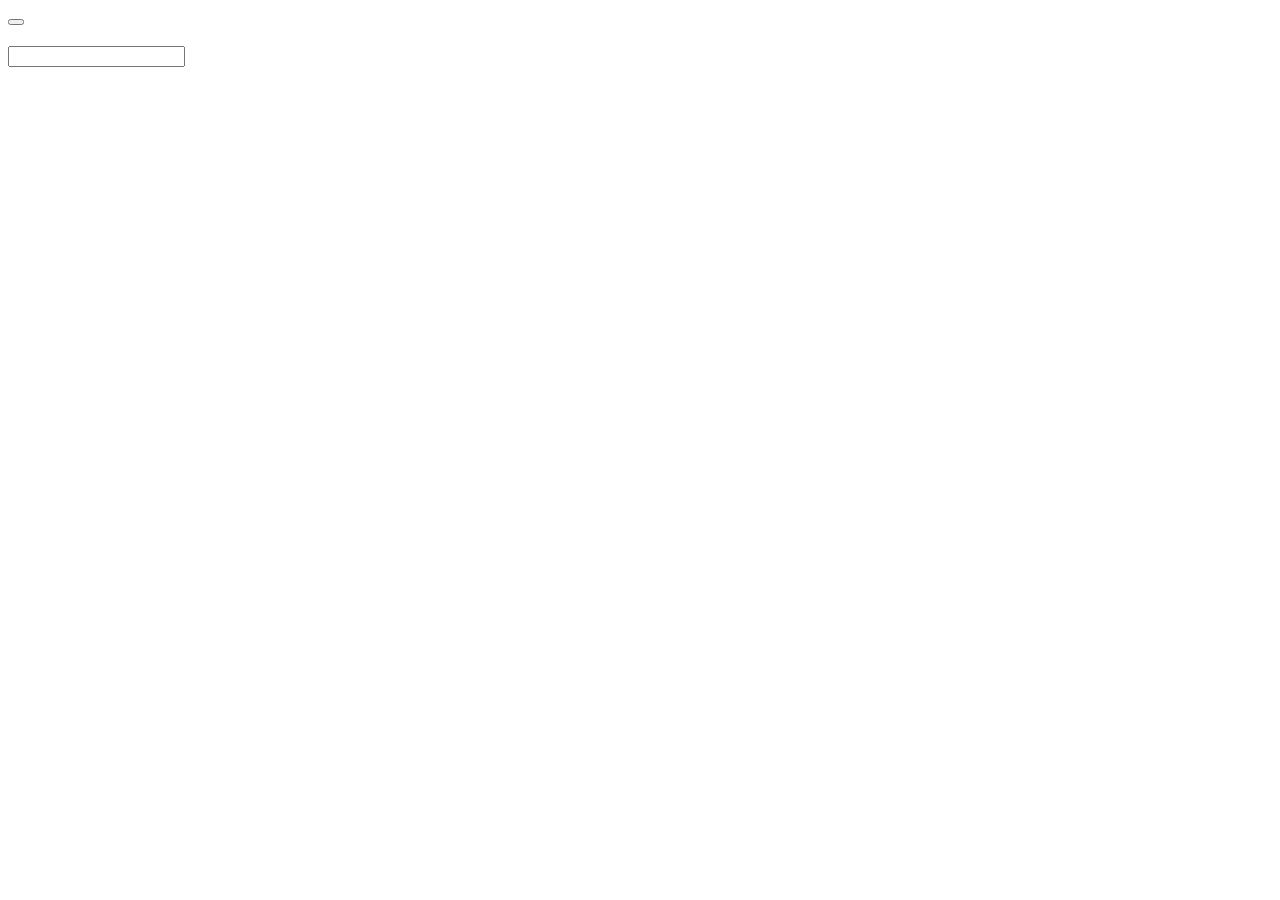
==== index.html @ dd9f841e "Add files via upload" ====
<!DOCTYPE html>
<html lang="zh-CN">
<head>
  <meta charset="UTF-8" />
  <meta name="viewport" content="width=device-width, initial-scale=1.0" />
  <title></title>
  <link rel="preconnect" href="https://fonts.googleapis.com" />
  <link href="https://fonts.googleapis.com/css2?family=Noto+Serif+SC:wght@600;700&family=Noto+Sans+SC:wght@400;500;700&display=swap" rel="stylesheet" />
  <link rel="stylesheet" href="css/style.css" />
</head>
<body>
  <!-- 所有可编辑文案都在 config.js → labels / 站点信息，本文件只负责结构 -->
  <header class="site-header">
    <div class="container header-inner">
      <a class="logo" href="index.html"></a>
      <nav class="nav">
        <a href="index.html" class="active" data-label="navHome"></a>
        <a href="#posts" data-label="navPosts"></a>
        <a href="#about" data-label="navAbout"></a>
      </nav>
      <button id="themeToggle" class="theme-toggle"></button>
    </div>
  </header>

  <main>
    <!-- Hero（内容由 config.js 配置） -->
    <section class="hero">
      <div class="container">
        <h1 id="heroTitle"></h1>
        <p class="hero-sub" id="heroSub"></p>
        <div class="hero-actions">
          <a class="btn primary" href="#posts" data-label="heroPrimary"></a>
          <a class="btn ghost" href="#about" data-label="heroSecondary"></a>
        </div>
      </div>
    </section>

    <!-- Featured（标题摘要自动读取置顶文章的 md 文件） -->
    <section class="featured container">
      <div class="featured-card">
        <div class="featured-text">
          <span class="tag" data-label="featuredTag"></span>
          <h2 id="featuredTitle"><a href="#" data-label="loading"></a></h2>
          <p id="featuredExcerpt"></p>
          <div class="meta" id="featuredMeta"></div>
        </div>
        <div class="featured-cover cover-1" id="featuredCover"></div>
      </div>
    </section>

    <!-- Posts -->
    <section id="posts" class="posts container">
      <div class="section-head">
        <h2 data-label="postsTitle"></h2>
        <input id="searchInput" type="search" data-placeholder="searchPlaceholder" />
      </div>
      <div id="postGrid" class="post-grid"></div>
      <p id="emptyTip" class="empty-tip" hidden data-label="emptyTip"></p>
    </section>

    <!-- About（内容由 config.js 配置） -->
    <section id="about" class="about container">
      <h2 id="aboutTitle"></h2>
      <p id="aboutText"></p>
      <div class="about-links" id="aboutLinks"></div>
    </section>
  </main>

  <footer class="site-footer">
    <div class="container">
      <p id="footerText"></p>
    </div>
  </footer>

  <script src="config.js"></script>
  <script src="js/main.js"></script>
</body>
</html>
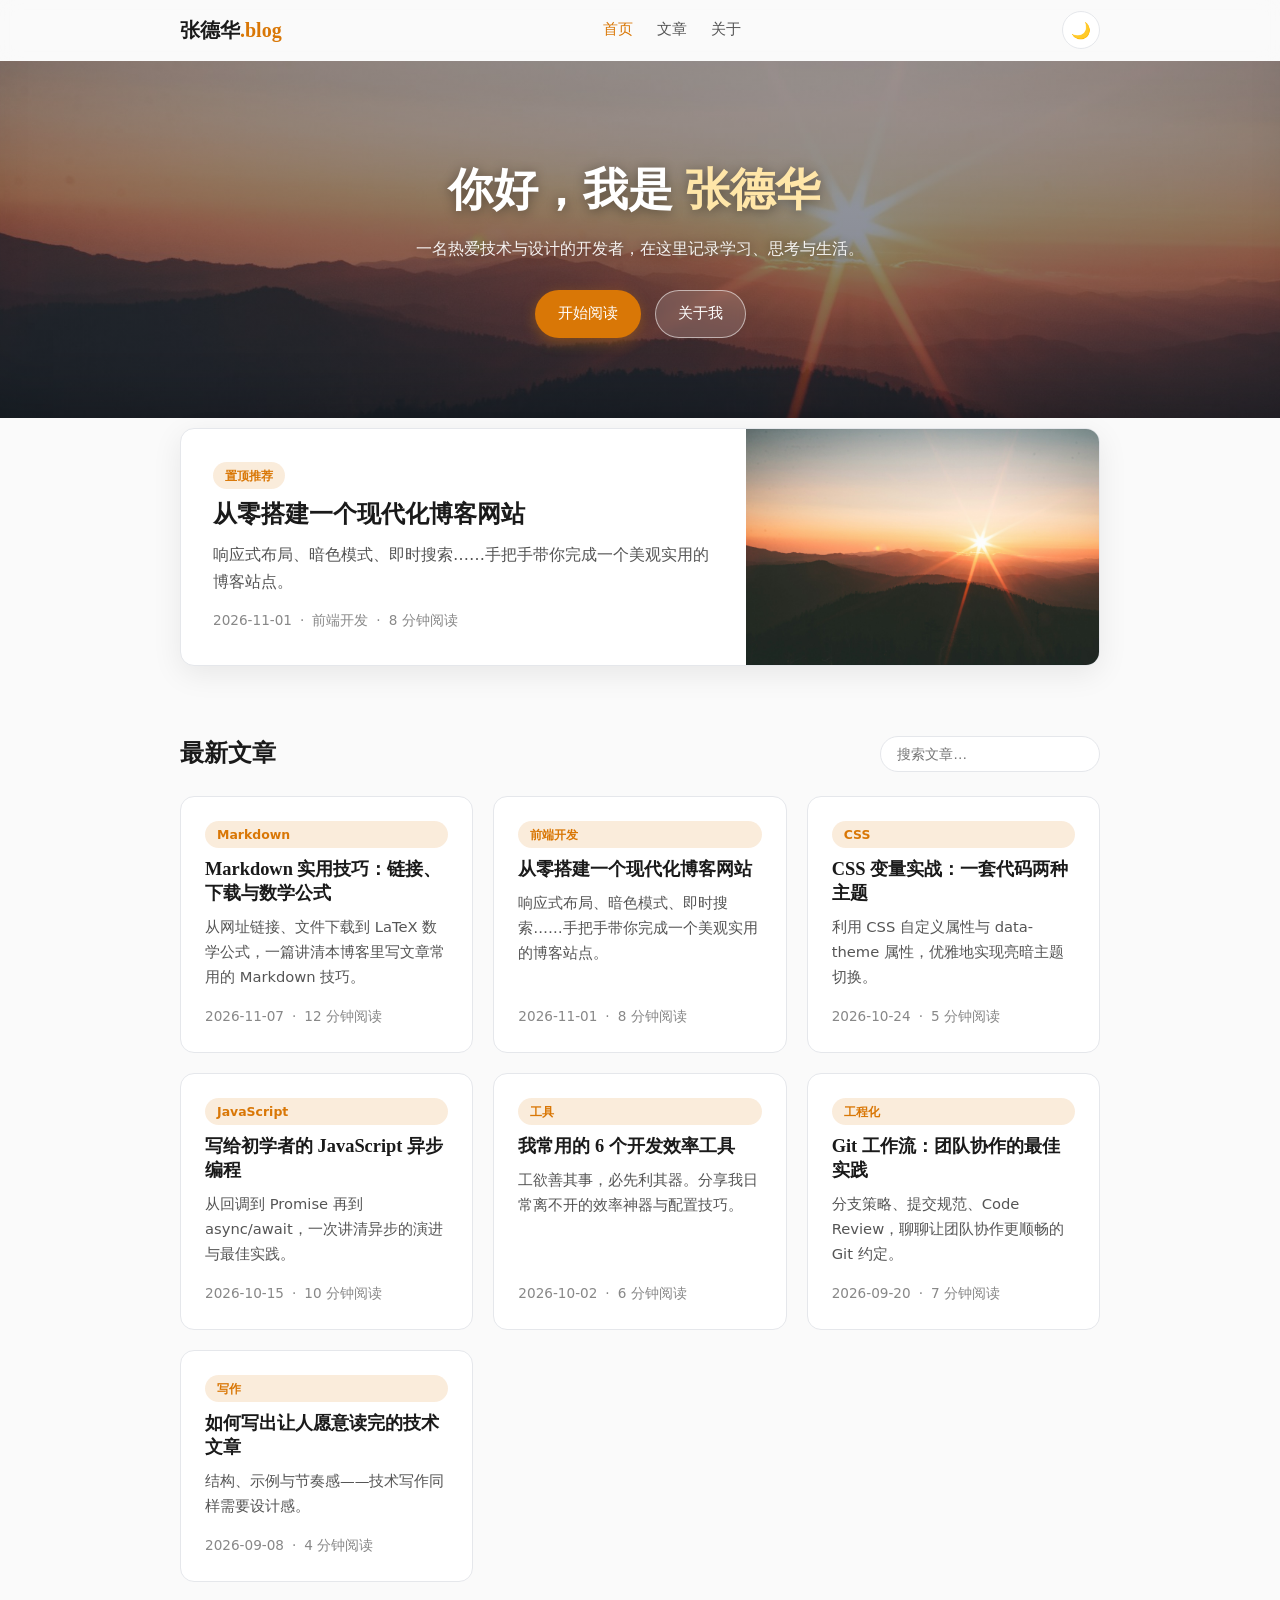
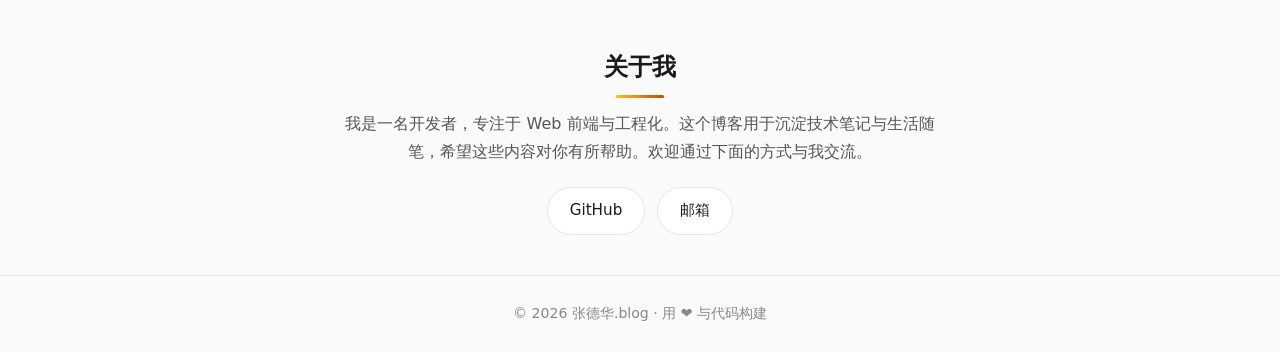
==== commit c0968997: "Add files via upload" ====
--- a/index.html
+++ b/index.html
@@ -6,7 +6,8 @@
   <title></title>
   <link rel="preconnect" href="https://fonts.googleapis.com" />
   <link href="https://fonts.googleapis.com/css2?family=Noto+Serif+SC:wght@600;700&family=Noto+Sans+SC:wght@400;500;700&display=swap" rel="stylesheet" />
-  <link rel="stylesheet" href="css/style.css" />
+  <!-- 本地资源带时间戳，避免浏览器缓存旧版，改完文件普通刷新即可生效 -->
+  <script>document.write('<link rel="stylesheet" href="css/style.css?v=' + Date.now() + '">')</script>
 </head>
 <body>
   <!-- 所有可编辑文案都在 config.js → labels / 站点信息，本文件只负责结构 -->
@@ -72,7 +73,7 @@
     </div>
   </footer>
 
-  <script src="config.js"></script>
-  <script src="js/main.js"></script>
+  <script>document.write('<script src="config.js?v=' + Date.now() + '"><\/script>')</script>
+  <script>document.write('<script src="js/main.js?v=' + Date.now() + '"><\/script>')</script>
 </body>
 </html>
--- a/css/style.css
+++ b/css/style.css
@@ -0,0 +1,252 @@
+/* ============ 变量与主题 ============ */
+:root {
+  --bg: #fafafa;
+  --bg-elev: #ffffff;
+  --text: #1a1a1a;
+  --text-secondary: #555;
+  --muted: #888;
+  /* 配色默认值：运行时由 config.js → colorPreset 覆盖 */
+  --primary: #4f6ef7;
+  --primary-strong: #3b56d9;
+  --primary-dark: #7b93ff;
+  --accent-from: #6a8dff;
+  --accent-to: #a26aff;
+  --accent-soft: #ffe9a8;
+  /* 当前生效的主色（暗色主题下自动换成更亮的 primary-dark） */
+  --active-primary: var(--primary);
+  --active-strong: var(--primary-strong);
+  --border: #e5e7eb;
+  --shadow: 0 8px 30px rgba(0, 0, 0, 0.08);
+  --radius: 14px;
+}
+[data-theme="dark"] {
+  --bg: #111318;
+  --bg-elev: #1a1e26;
+  --text: #e6e6e6;
+  --text-secondary: #b0b6c0;
+  --muted: #7c8494;
+  --active-primary: var(--primary-dark);
+  --active-strong: var(--primary-dark);
+  --border: #2a2f3a;
+  --shadow: 0 8px 30px rgba(0, 0, 0, 0.4);
+}
+
+* { margin: 0; padding: 0; box-sizing: border-box; }
+
+html { scroll-behavior: smooth; }
+
+body {
+  font-family: "Noto Sans SC", system-ui, -apple-system, sans-serif;
+  background: var(--bg);
+  color: var(--text);
+  line-height: 1.7;
+  transition: background 0.3s, color 0.3s;
+}
+
+.container { max-width: 960px; margin: 0 auto; padding: 0 20px; }
+h1, h2, h3 { font-family: "Noto Serif SC", serif; line-height: 1.3; }
+a { color: inherit; text-decoration: none; }
+
+/* ============ 顶部导航 ============ */
+.site-header {
+  position: sticky; top: 0; z-index: 10;
+  background: color-mix(in srgb, var(--bg) 85%, transparent);
+  backdrop-filter: blur(10px);
+  border-bottom: 1px solid transparent;
+  transition: border-color 0.3s, box-shadow 0.3s;
+}
+.site-header.scrolled {
+  border-bottom-color: var(--border);
+  box-shadow: 0 2px 12px rgba(0, 0, 0, 0.05);
+}
+.header-inner {
+  display: flex; align-items: center; justify-content: space-between;
+  height: 60px;
+}
+.logo {
+  font-family: "Noto Serif SC", serif;
+  font-weight: 700; font-size: 1.25rem;
+}
+.logo span { color: var(--active-primary); }
+.nav { display: flex; gap: 24px; }
+.nav a { color: var(--text-secondary); font-size: 0.95rem; transition: color 0.2s; }
+.nav a:hover, .nav a.active { color: var(--active-primary); }
+
+.theme-toggle {
+  border: 1px solid var(--border); background: var(--bg-elev);
+  border-radius: 50%; width: 38px; height: 38px; font-size: 1rem;
+  cursor: pointer; transition: transform 0.2s;
+}
+.theme-toggle:hover { transform: rotate(20deg) scale(1.08); }
+
+/* ============ Hero（背景图由 config.js 配置） ============ */
+.hero {
+  padding: 100px 0 80px;
+  text-align: center;
+  color: #fff;
+  background-color: #2b3550;
+  background-size: cover;
+  background-position: center;
+  background-repeat: no-repeat;
+  box-shadow: inset 0 -60px 80px -60px rgba(0, 0, 0, 0.35);
+}
+.hero h1 { font-size: clamp(1.8rem, 4vw, 2.8rem); text-shadow: 0 2px 12px rgba(0, 0, 0, 0.4); }
+.hero em { color: var(--accent-soft); font-style: normal; }
+.hero-sub {
+  margin: 16px auto 0; max-width: 560px;
+  color: rgba(255, 255, 255, 0.92);
+  text-shadow: 0 1px 8px rgba(0, 0, 0, 0.4);
+}
+.hero-actions { margin-top: 28px; display: flex; gap: 14px; justify-content: center; }
+.hero .btn.ghost {
+  background: rgba(255, 255, 255, 0.14);
+  border-color: rgba(255, 255, 255, 0.55);
+  color: #fff;
+  backdrop-filter: blur(4px);
+}
+
+.btn {
+  display: inline-block; padding: 10px 22px; border-radius: 999px;
+  font-size: 0.95rem; font-weight: 500; border: 1px solid transparent;
+  transition: transform 0.2s, box-shadow 0.2s, background 0.2s;
+}
+.btn.primary {
+  background: var(--active-primary); color: #fff;
+  box-shadow: 0 4px 14px color-mix(in srgb, var(--active-primary) 40%, transparent);
+}
+.btn.primary:hover { background: var(--active-strong); transform: translateY(-2px); }
+.btn.ghost { border-color: var(--border); color: var(--text); background: var(--bg-elev); }
+.btn.ghost:hover { transform: translateY(-2px); box-shadow: var(--shadow); }
+
+/* ============ 置顶文章 ============ */
+.featured { margin-top: 10px; }
+.featured-card {
+  display: grid; grid-template-columns: 1.6fr 1fr;
+  background: var(--bg-elev); border: 1px solid var(--border);
+  border-radius: var(--radius); overflow: hidden; box-shadow: var(--shadow);
+}
+.featured-text { padding: 32px; }
+.featured-text h2 { font-size: 1.5rem; margin: 10px 0; }
+.featured-text h2 a:hover { color: var(--active-primary); }
+.featured-text p { color: var(--text-secondary); }
+.featured-cover {
+  display: flex; align-items: center; justify-content: center;
+  font-size: 4rem; color: #fff;
+}
+.cover-1 { background: linear-gradient(135deg, var(--accent-from), var(--accent-to)); }
+.featured-cover img { width: 100%; height: 100%; object-fit: cover; }
+
+/* ============ 头像（emoji 或图片） ============ */
+.avatar { display: inline-block; margin-left: 12px; vertical-align: middle; }
+.avatar img {
+  width: 68px; height: 68px; border-radius: 50%;
+  object-fit: cover; border: 3px solid var(--border);
+  box-shadow: var(--shadow);
+}
+
+.tag {
+  display: inline-block; padding: 3px 12px; border-radius: 999px;
+  font-size: 0.78rem; font-weight: 600;
+  background: color-mix(in srgb, var(--active-primary) 14%, transparent);
+  color: var(--active-primary);
+}
+.meta { margin-top: 14px; color: var(--muted); font-size: 0.85rem; display: flex; gap: 8px; flex-wrap: wrap; }
+
+/* ============ 文章列表 ============ */
+.posts { margin-top: 70px; scroll-margin-top: 80px; }
+.section-head {
+  display: flex; align-items: center; justify-content: space-between;
+  gap: 16px; flex-wrap: wrap; margin-bottom: 24px;
+}
+.section-head h2 { font-size: 1.5rem; }
+#searchInput {
+  padding: 9px 16px; border-radius: 999px; border: 1px solid var(--border);
+  background: var(--bg-elev); color: var(--text); min-width: 220px;
+  font-size: 0.9rem; outline: none; transition: border-color 0.2s, box-shadow 0.2s;
+}
+#searchInput:focus { border-color: var(--active-primary); box-shadow: 0 0 0 3px color-mix(in srgb, var(--active-primary) 20%, transparent); }
+
+.post-grid {
+  display: grid; grid-template-columns: repeat(auto-fill, minmax(280px, 1fr));
+  gap: 20px;
+}
+.post-card {
+  background: var(--bg-elev); border: 1px solid var(--border);
+  border-radius: var(--radius); padding: 24px;
+  transition: transform 0.2s, box-shadow 0.2s;
+  display: flex; flex-direction: column;
+}
+.post-card:hover { transform: translateY(-4px); box-shadow: var(--shadow); }
+.post-card h3 { font-size: 1.15rem; margin: 10px 0 8px; }
+.post-card h3 a:hover { color: var(--active-primary); }
+.post-card p { color: var(--text-secondary); font-size: 0.92rem; flex: 1; }
+.post-card .meta { margin-top: 16px; }
+
+.empty-tip { text-align: center; color: var(--muted); padding: 40px 0; }
+
+/* ============ 关于 ============ */
+.about {
+  /* 水平方向必须保留 auto，否则会覆盖 .container 的居中边距 */
+  margin: 70px auto 40px;
+  text-align: center;
+  scroll-margin-top: 80px;
+}
+.about h2 { font-size: 1.5rem; margin-bottom: 12px; }
+.about h2::after {
+  content: "";
+  display: block;
+  width: 48px; height: 3px;
+  margin: 12px auto 0;
+  border-radius: 2px;
+  background: linear-gradient(90deg, var(--accent-from), var(--accent-to));
+}
+.about p {
+  color: var(--text-secondary);
+  max-width: 620px;
+  margin: 0 auto;
+}
+.about-links {
+  margin-top: 22px;
+  display: flex; gap: 12px; flex-wrap: wrap;
+  justify-content: center;
+}
+
+/* ============ 文章详情页 ============ */
+.article-page { padding: 50px 20px 60px; max-width: 760px; }
+.article-head h1 { font-size: clamp(1.6rem, 4vw, 2.3rem); margin: 12px 0; }
+.article-body { margin-top: 30px; }
+.article-body p { margin: 14px 0; color: var(--text-secondary); }
+.article-body h2 { margin: 30px 0 10px; font-size: 1.35rem; }
+.article-body code {
+  background: color-mix(in srgb, var(--active-primary) 12%, transparent);
+  color: var(--active-primary); padding: 2px 7px; border-radius: 6px; font-size: 0.88em;
+}
+.article-body pre {
+  background: var(--bg-elev); border: 1px solid var(--border);
+  border-radius: var(--radius); padding: 18px; overflow-x: auto; margin: 16px 0;
+}
+.article-body pre code { background: none; color: var(--text); padding: 0; }
+.article-foot { margin-top: 44px; }
+
+/* ============ 数学公式（KaTeX） ============ */
+.article-body .katex { color: var(--text); }
+.article-body .katex-display {
+  overflow-x: auto;
+  overflow-y: hidden;
+  padding: 10px 0;
+}
+.article-body img { max-width: 100%; height: auto; border-radius: var(--radius); }
+
+/* ============ 页脚 ============ */
+.site-footer {
+  border-top: 1px solid var(--border); padding: 26px 0;
+  color: var(--muted); font-size: 0.88rem; text-align: center;
+}
+
+/* ============ 响应式 ============ */
+@media (max-width: 680px) {
+  .featured-card { grid-template-columns: 1fr; }
+  .featured-cover { min-height: 140px; }
+  .nav { gap: 14px; }
+  .hero { padding: 56px 0 40px; }
+}
